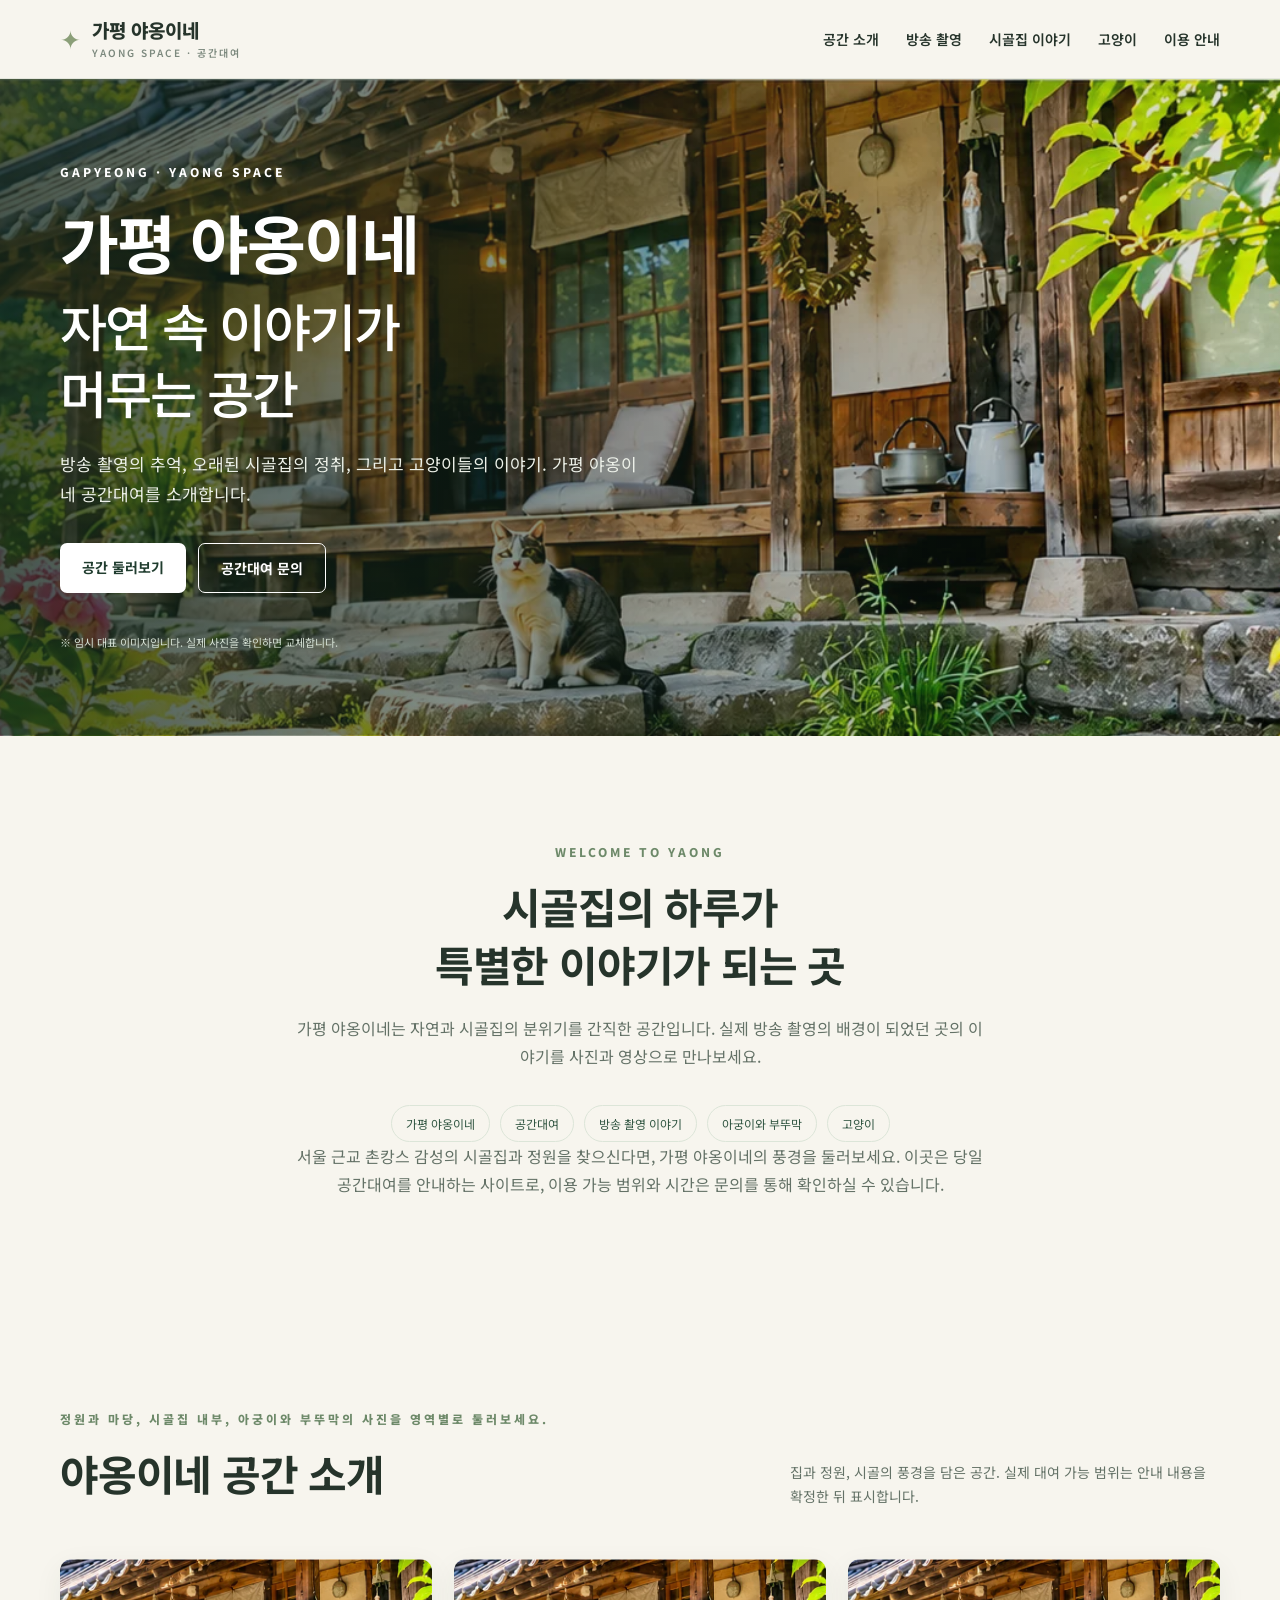
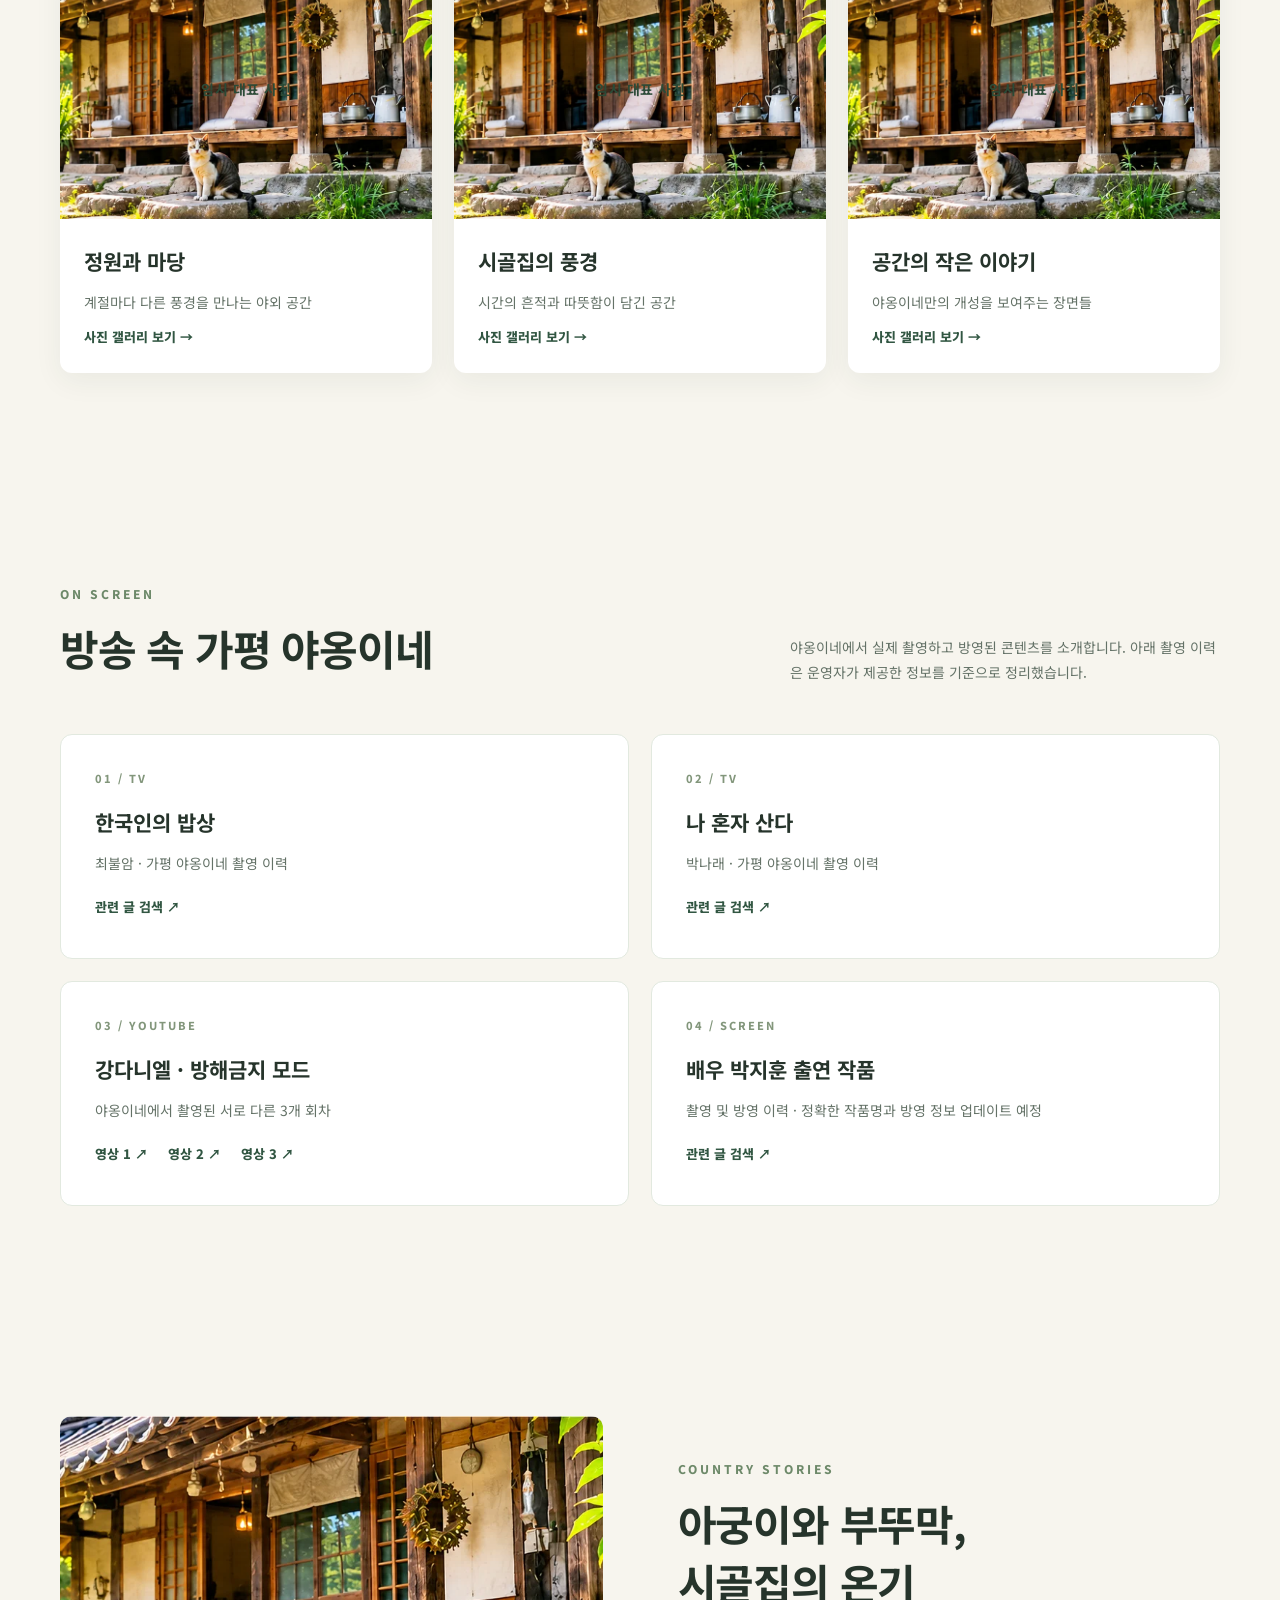
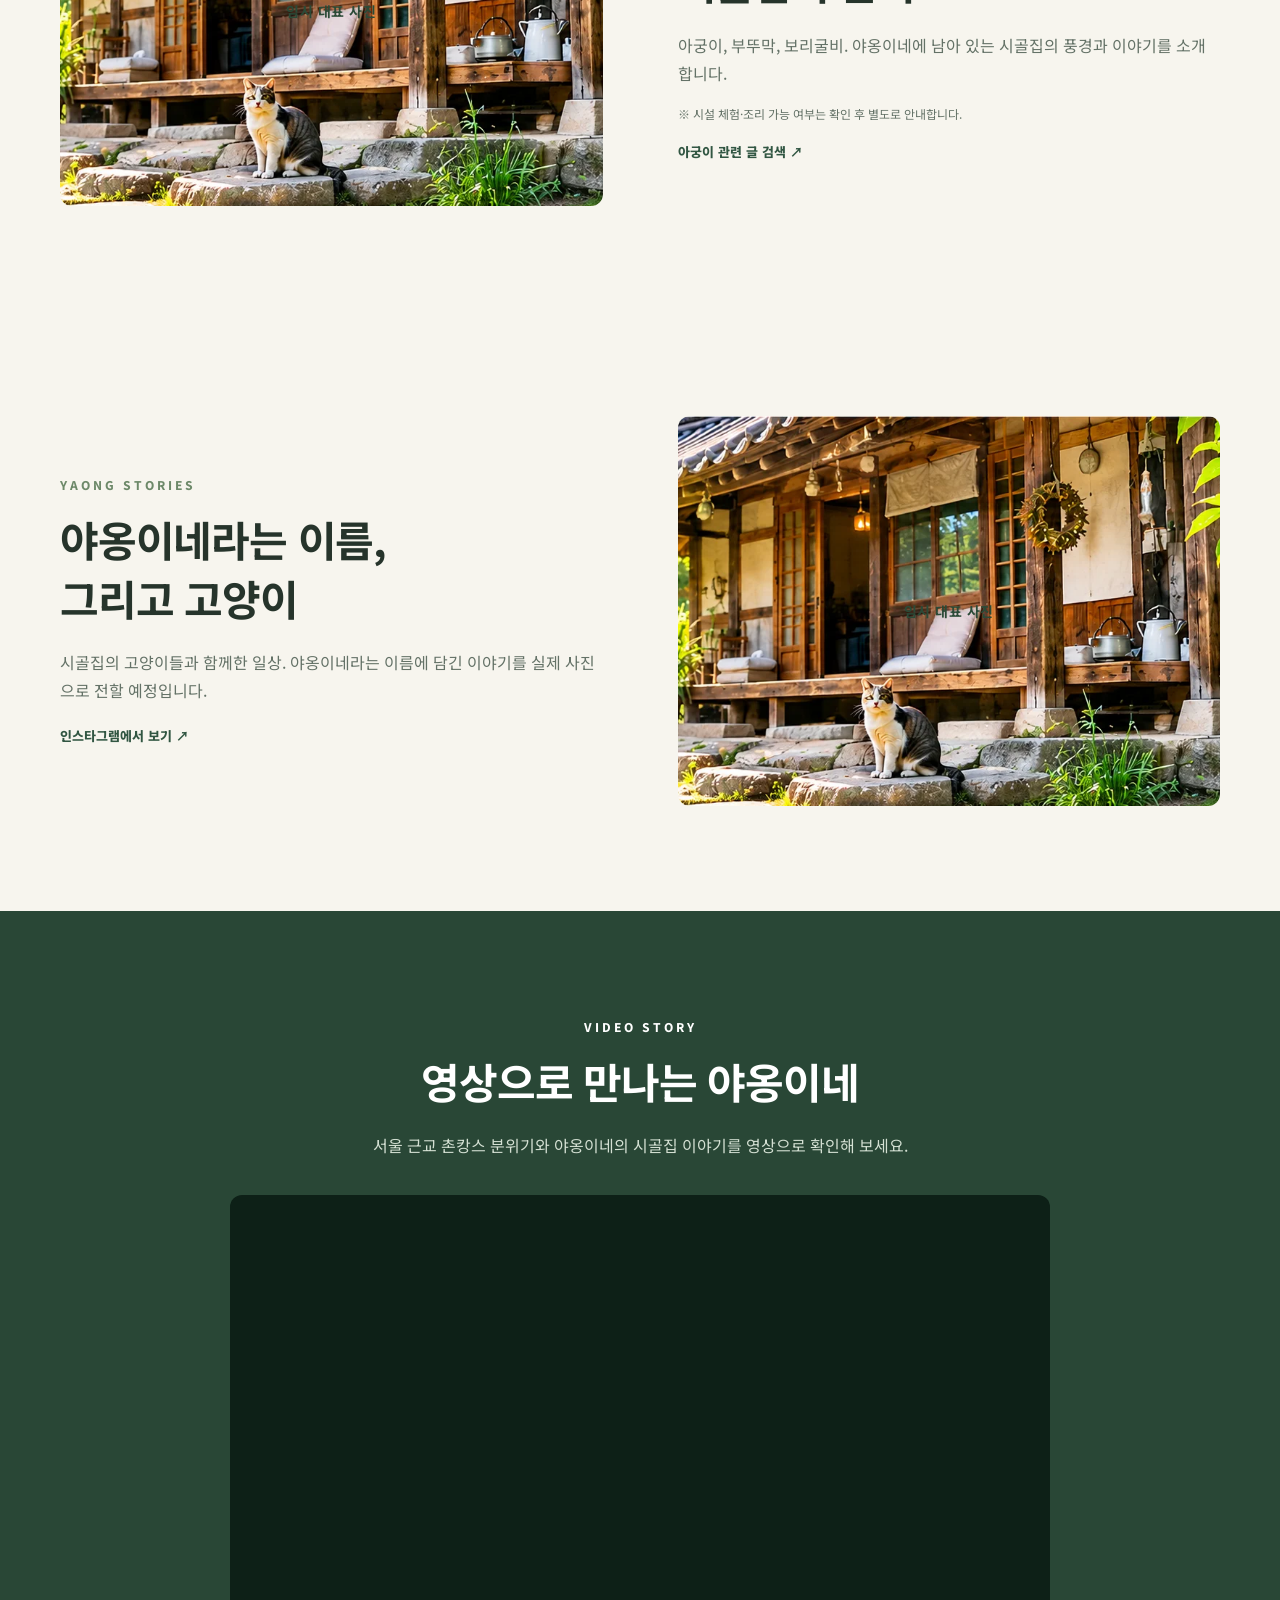
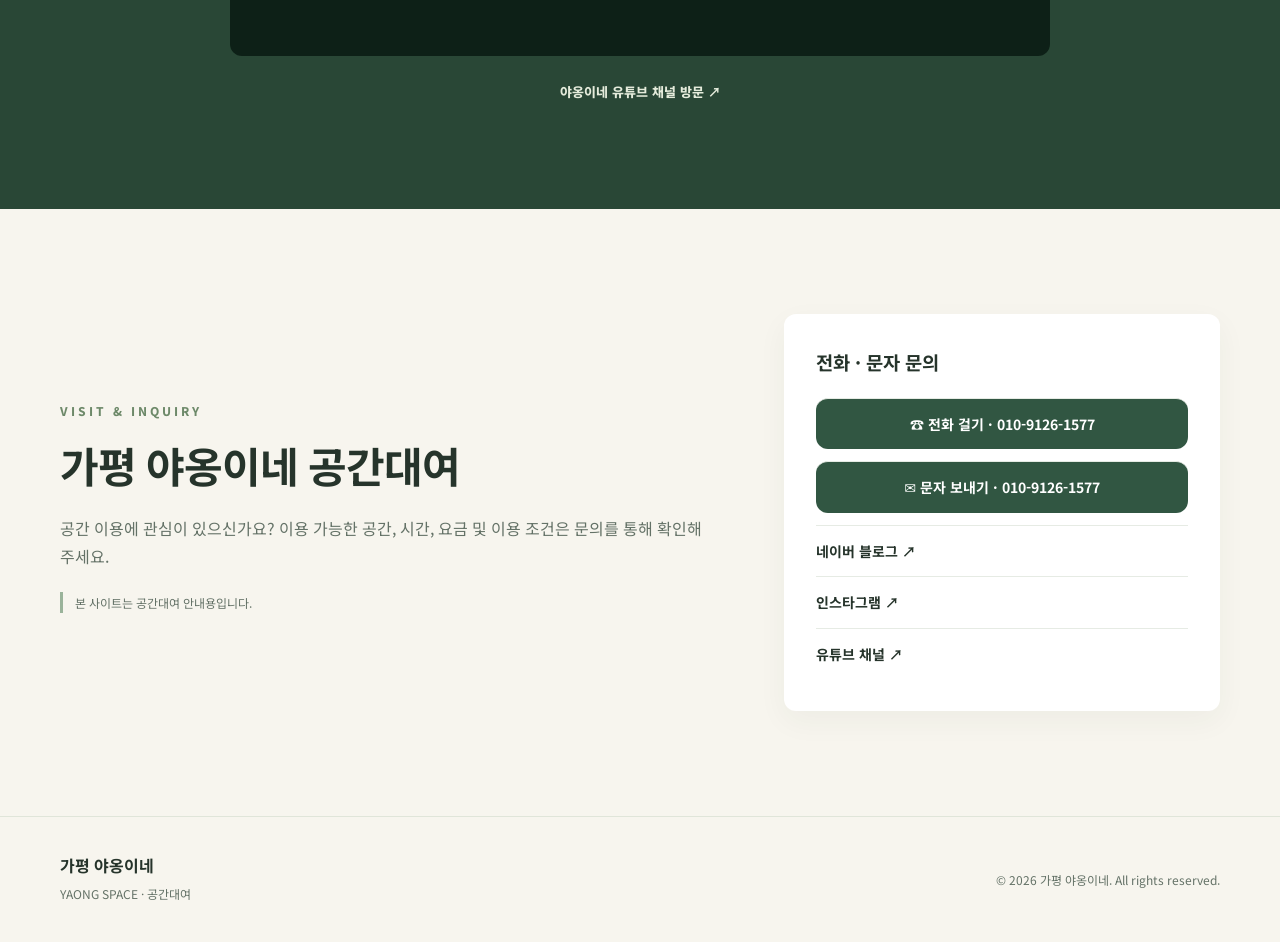
==== index.html @ 59ee2aa8 "Add files via upload" ====
<!DOCTYPE html>
<html lang="ko">
 <head>
  <meta charset="utf-8"/>
  <meta content="width=device-width, initial-scale=1" name="viewport"/>
  <meta content="#315642" name="theme-color"/>
  <meta content="가평 야옹이네는 서울 근교 촌캉스 분위기를 느낄 수 있는 가평의 당일 공간대여 안내 사이트입니다. 정원과 시골집, 아궁이, 고양이 이야기와 방송 촬영 콘텐츠를 만나보세요." name="description"/>
  <meta content="website" property="og:type"/>
  <meta content="가평 야옹이네 공간대여 | 서울 근교 촌캉스 감성의 시골집" property="og:title"/>
  <meta content="가평 야옹이네는 서울 근교 촌캉스 분위기를 느낄 수 있는 가평의 당일 공간대여 안내 사이트입니다. 정원과 시골집, 아궁이, 고양이 이야기와 방송 촬영 콘텐츠를 만나보세요." property="og:description"/>
  <meta content="https://mariya1234ko.github.io/gapyeong-yaong-space/" property="og:url"/>
  <link href="https://mariya1234ko.github.io/gapyeong-yaong-space/" rel="canonical"/>
  <link href="assets/style.css" rel="stylesheet"/>
  <title>
   가평 야옹이네 공간대여 | 서울 근교 촌캉스 감성의 시골집
  </title>
  <meta content="index, follow, max-image-preview:large" name="robots"/>
  <meta content="가평 야옹이네" property="og:site_name"/>
  <meta content="ko_KR" property="og:locale"/>
  <meta content="https://mariya1234ko.github.io/gapyeong-yaong-space/assets/hero-photo.webp" property="og:image"/>
  <meta content="가평 야옹이네 공간대여 홈페이지 임시 대표 이미지" property="og:image:alt"/>
  <script type="application/ld+json">
   {
  "@context": "https://schema.org",
  "@type": "Organization",
  "@id": "https://mariya1234ko.github.io/gapyeong-yaong-space/#organization",
  "name": "가평 야옹이네",
  "url": "https://mariya1234ko.github.io/gapyeong-yaong-space/",
  "telephone": "+82-10-9126-1577",
  "sameAs": [
    "https://blog.naver.com/mariya0",
    "https://www.instagram.com/yaong_stay/",
    "https://www.youtube.com/@mariya0mariya0"
  ]
}
  </script>
  <script type="application/ld+json">
   {
  "@context": "https://schema.org",
  "@type": "WebPage",
  "name": "가평 야옹이네 공간대여 | 서울 근교 촌캉스 감성의 시골집",
  "url": "https://mariya1234ko.github.io/gapyeong-yaong-space/",
  "description": "가평 야옹이네는 서울 근교 촌캉스 분위기를 느낄 수 있는 가평의 당일 공간대여 안내 사이트입니다. 정원과 시골집, 아궁이, 고양이 이야기와 방송 촬영 콘텐츠를 만나보세요.",
  "inLanguage": "ko-KR",
  "isPartOf": {
    "@type": "WebSite",
    "name": "가평 야옹이네",
    "url": "https://mariya1234ko.github.io/gapyeong-yaong-space/"
  },
  "publisher": {
    "@id": "https://mariya1234ko.github.io/gapyeong-yaong-space/#organization"
  },
  "about": [
    "가평 야옹이네",
    "가평 공간대여",
    "서울 근교 촌캉스 감성의 당일 공간대여"
  ]
}
  </script>
 </head>
 <body>
  <a class="skip" href="#main">
   본문 바로가기
  </a>
  <header class="header">
   <div class="nav wrap">
    <a class="brand" href="#top">
     <span class="brand-icon">
      ✦
     </span>
     <span>
      가평 야옹이네
      <small>
       YAONG SPACE &middot; 공간대여
      </small>
     </span>
    </a>
    <button aria-controls="links" aria-expanded="false" aria-label="메뉴 열기" class="menu" id="menu">
     ☰
    </button>
    <nav aria-label="주요 메뉴" class="links" id="links">
     <a href="space.html">
      공간 소개
     </a>
     <a href="#screen">
      방송 촬영
     </a>
     <a href="#stories">
      시골집 이야기
     </a>
     <a href="#cats">
      고양이
     </a>
     <a href="#guide">
      이용 안내
     </a>
    </nav>
   </div>
  </header>
  <main id="main">
   <section class="hero" id="top">
    <div class="wrap hero-inner">
     <p class="eyebrow">
      GAPYEONG &middot; YAONG SPACE
     </p>
     <h1>
      가평 야옹이네
      <span>
       자연 속 이야기가
       <br/>
       머무는 공간
      </span>
     </h1>
     <p class="hero-copy">
      방송 촬영의 추억, 오래된 시골집의 정취, 그리고 고양이들의 이야기. 가평 야옹이네 공간대여를 소개합니다.
     </p>
     <div class="actions">
      <a class="btn primary" href="space.html">
       공간 둘러보기
      </a>
      <a class="btn light" href="#guide">
       공간대여 문의
      </a>
     </div>
     <p class="photo-note">
      ※ 임시 대표 이미지입니다. 실제 사진을 확인하면 교체합니다.
     </p>
    </div>
   </section>
   <section class="intro wrap">
    <p class="eyebrow green">
     WELCOME TO YAONG
    </p>
    <h2>
     시골집의 하루가
     <br/>
     특별한 이야기가 되는 곳
    </h2>
    <p>
     가평 야옹이네는 자연과 시골집의 분위기를 간직한 공간입니다. 실제 방송 촬영의 배경이 되었던 곳의 이야기를 사진과 영상으로 만나보세요.
    </p>
    <div class="pill-row">
     <span>
      가평 야옹이네
     </span>
     <span>
      공간대여
     </span>
     <span>
      방송 촬영 이야기
     </span>
     <span>
      아궁이와 부뚜막
     </span>
     <span>
      고양이
     </span>
    </div>
    <p>
     서울 근교 촌캉스 감성의 시골집과 정원을 찾으신다면, 가평 야옹이네의 풍경을 둘러보세요. 이곳은 당일 공간대여를 안내하는 사이트로, 이용 가능 범위와 시간은 문의를 통해 확인하실 수 있습니다.
    </p>
   </section>
   <section class="section tint" id="space">
    <div class="wrap">
     <div class="section-head">
      <div>
       <p class="eyebrow green">
        정원과 마당, 시골집 내부, 아궁이와 부뚜막의 사진을 영역별로 둘러보세요.
       </p>
       <h2>
        야옹이네 공간 소개
       </h2>
      </div>
      <p>
       집과 정원, 시골의 풍경을 담은 공간. 실제 대여 가능 범위는 안내 내용을 확정한 뒤 표시합니다.
      </p>
     </div>
     <div class="cards three">
      <article class="tile">
       <div aria-label="가평 야옹이네 임시 대표 이미지 &mdash; 실제 사진으로 교체 예정" class="placeholder garden" role="img" style="background-image:url('assets/hero-photo.webp')">
        임시 대표 사진
       </div>
       <div class="tile-body">
        <h3>
         정원과 마당
        </h3>
        <p>
         계절마다 다른 풍경을 만나는 야외 공간
        </p>
        <a class="text-link" href="space.html">
         사진 갤러리 보기 &rarr;
        </a>
       </div>
      </article>
      <article class="tile">
       <div aria-label="가평 야옹이네 임시 대표 이미지 &mdash; 실제 사진으로 교체 예정" class="placeholder home" role="img" style="background-image:url('assets/hero-photo.webp')">
        임시 대표 사진
       </div>
       <div class="tile-body">
        <h3>
         시골집의 풍경
        </h3>
        <p>
         시간의 흔적과 따뜻함이 담긴 공간
        </p>
        <a class="text-link" href="space.html">
         사진 갤러리 보기 &rarr;
        </a>
       </div>
      </article>
      <article class="tile">
       <div aria-label="가평 야옹이네 임시 대표 이미지 &mdash; 실제 사진으로 교체 예정" class="placeholder details" role="img" style="background-image:url('assets/hero-photo.webp')">
        임시 대표 사진
       </div>
       <div class="tile-body">
        <h3>
         공간의 작은 이야기
        </h3>
        <p>
         야옹이네만의 개성을 보여주는 장면들
        </p>
        <a class="text-link" href="space.html">
         사진 갤러리 보기 &rarr;
        </a>
       </div>
      </article>
     </div>
    </div>
   </section>
   <section class="section" id="screen">
    <div class="wrap">
     <div class="section-head">
      <div>
       <p class="eyebrow green">
        ON SCREEN
       </p>
       <h2>
        방송 속 가평 야옹이네
       </h2>
      </div>
      <p>
       야옹이네에서 실제 촬영하고 방영된 콘텐츠를 소개합니다. 아래 촬영 이력은 운영자가 제공한 정보를 기준으로 정리했습니다.
      </p>
     </div>
     <div class="cards two">
      <article class="program">
       <div class="program-num">
        01 / TV
       </div>
       <h3>
        한국인의 밥상
       </h3>
       <p>
        최불암 &middot; 가평 야옹이네 촬영 이력
       </p>
       <a href="https://search.naver.com/search.naver?where=post&amp;query=site%3Ablog.naver.com/mariya0%20%ED%95%9C%EA%B5%AD%EC%9D%B8%EC%9D%98%20%EB%B0%A5%EC%83%81" rel="noopener noreferrer" target="_blank">
        관련 글 검색 &nearrow;
       </a>
      </article>
      <article class="program">
       <div class="program-num">
        02 / TV
       </div>
       <h3>
        나 혼자 산다
       </h3>
       <p>
        박나래 &middot; 가평 야옹이네 촬영 이력
       </p>
       <a href="https://search.naver.com/search.naver?where=post&amp;query=site%3Ablog.naver.com/mariya0%20%EB%82%98%20%ED%98%BC%EC%9E%90%20%EC%82%B0%EB%8B%A4" rel="noopener noreferrer" target="_blank">
        관련 글 검색 &nearrow;
       </a>
      </article>
      <article class="program">
       <div class="program-num">
        03 / YOUTUBE
       </div>
       <h3>
        강다니엘 &middot; 방해금지 모드
       </h3>
       <p>
        야옹이네에서 촬영된 서로 다른 3개 회차
       </p>
       <div class="video-links">
        <a href="https://youtu.be/GXosqZ14J9k" rel="noopener noreferrer" target="_blank">
         영상 1 &nearrow;
        </a>
        <a href="https://youtu.be/uaUjmjPMWzE" rel="noopener noreferrer" target="_blank">
         영상 2 &nearrow;
        </a>
        <a href="https://youtu.be/60UMH7Gk1Qg" rel="noopener noreferrer" target="_blank">
         영상 3 &nearrow;
        </a>
       </div>
      </article>
      <article class="program">
       <div class="program-num">
        04 / SCREEN
       </div>
       <h3>
        배우 박지훈 출연 작품
       </h3>
       <p>
        촬영 및 방영 이력 &middot; 정확한 작품명과 방영 정보 업데이트 예정
       </p>
       <a href="https://search.naver.com/search.naver?where=post&amp;query=site%3Ablog.naver.com/mariya0%20%EB%B0%B0%EC%9A%B0%20%EB%B0%95%EC%A7%80%ED%9B%88%20%EC%B6%9C%EC%97%B0%20%EC%9E%91%ED%92%88" rel="noopener noreferrer" target="_blank">
        관련 글 검색 &nearrow;
       </a>
      </article>
     </div>
    </div>
   </section>
   <section class="section tint" id="stories">
    <div class="wrap split">
     <div class="story-visual placeholder hearth" style="background-image:url('assets/hero-photo.webp')">
      임시 대표 사진
     </div>
     <div>
      <p class="eyebrow green">
       COUNTRY STORIES
      </p>
      <h2>
       아궁이와 부뚜막,
       <br/>
       시골집의 온기
      </h2>
      <p>
       아궁이, 부뚜막, 보리굴비. 야옹이네에 남아 있는 시골집의 풍경과 이야기를 소개합니다.
      </p>
      <p class="muted">
       ※ 시설 체험&middot;조리 가능 여부는 확인 후 별도로 안내합니다.
      </p>
      <a class="text-link" href="https://search.naver.com/search.naver?where=post&amp;query=site%3Ablog.naver.com/mariya0%20%EC%95%84%EA%B6%81%EC%9D%B4" rel="noopener noreferrer" target="_blank">
       아궁이 관련 글 검색 &nearrow;
      </a>
     </div>
    </div>
   </section>
   <section class="section" id="cats">
    <div class="wrap split reverse">
     <div>
      <p class="eyebrow green">
       YAONG STORIES
      </p>
      <h2>
       야옹이네라는 이름,
       <br/>
       그리고 고양이
      </h2>
      <p>
       시골집의 고양이들과 함께한 일상. 야옹이네라는 이름에 담긴 이야기를 실제 사진으로 전할 예정입니다.
      </p>
      <a class="text-link" href="https://www.instagram.com/yaong_stay/" rel="noopener noreferrer" target="_blank">
       인스타그램에서 보기 &nearrow;
      </a>
     </div>
     <div class="story-visual placeholder cat" style="background-image:url('assets/hero-photo.webp')">
      임시 대표 사진
     </div>
    </div>
   </section>
   <section class="section video-section">
    <div class="wrap">
     <p class="eyebrow">
      VIDEO STORY
     </p>
     <h2>
      영상으로 만나는 야옹이네
     </h2>
     <p>
      서울 근교 촌캉스 분위기와 야옹이네의 시골집 이야기를 영상으로 확인해 보세요.
     </p>
     <div class="video-frame">
      <iframe allow="accelerometer; autoplay; clipboard-write; encrypted-media; gyroscope; picture-in-picture; web-share" allowfullscreen="" loading="lazy" referrerpolicy="strict-origin-when-cross-origin" src="https://www.youtube-nocookie.com/embed/84kiksnxxKs" title="가평 야옹이네 관련 유튜브 영상">
      </iframe>
     </div>
     <a class="text-link on-dark" href="https://www.youtube.com/@mariya0mariya0" rel="noopener noreferrer" target="_blank">
      야옹이네 유튜브 채널 방문 &nearrow;
     </a>
    </div>
   </section>
   <section class="section tint" id="guide">
    <div class="wrap guide">
     <div>
      <p class="eyebrow green">
       VISIT &amp; INQUIRY
      </p>
      <h2>
       가평 야옹이네 공간대여
      </h2>
      <p>
       공간 이용에 관심이 있으신가요? 이용 가능한 공간, 시간, 요금 및 이용 조건은 문의를 통해 확인해 주세요.
      </p>
      <p class="notice">
       본 사이트는 공간대여 안내용입니다.
      </p>
     </div>
     <div class="contact">
      <h3>
       전화 &middot; 문자 문의
      </h3>
      <a class="contact-action" href="tel:01091261577">
       &phone; 전화 걸기 &middot; 010-9126-1577
      </a>
      <a class="contact-action" href="sms:01091261577">
       ✉ 문자 보내기 &middot; 010-9126-1577
      </a>
      <a href="https://blog.naver.com/mariya0" rel="noopener noreferrer" target="_blank">
       네이버 블로그 &nearrow;
      </a>
      <a href="https://www.instagram.com/yaong_stay/" rel="noopener noreferrer" target="_blank">
       인스타그램 &nearrow;
      </a>
      <a href="https://www.youtube.com/@mariya0mariya0" rel="noopener noreferrer" target="_blank">
       유튜브 채널 &nearrow;
      </a>
     </div>
    </div>
   </section>
  </main>
  <footer class="footer">
   <div class="wrap foot">
    <div>
     <strong>
      가평 야옹이네
     </strong>
     <p>
      YAONG SPACE &middot; 공간대여
     </p>
    </div>
    <p>
     &copy;
     <span id="year">
      2026
     </span>
     가평 야옹이네. All rights reserved.
    </p>
   </div>
  </footer>
  <script defer="" src="assets/script.js">
  </script>
 </body>
</html>
---- assets/style.css ----
@import url('https://fonts.googleapis.com/css2?family=Noto+Sans+KR:wght@400;500;600;700;800&display=swap');:root{--green:#315642;--deep:#203d2f;--cream:#f8f5ed;--sage:#e9eee6;--ink:#26342b;--muted:#647267}*{box-sizing:border-box}html{scroll-behavior:smooth;scroll-padding-top:80px}body{margin:0;color:var(--ink);font-family:'Noto Sans KR',system-ui,-apple-system,sans-serif;line-height:1.75}a{color:inherit;text-decoration:none}button{font:inherit}.wrap{width:min(1160px,calc(100% - 44px));margin:auto}.skip{position:absolute;left:-9999px;top:0;background:white;padding:10px;z-index:99}.skip:focus{left:10px}.header{position:sticky;top:0;background:rgba(255,255,255,.96);backdrop-filter:blur(14px);z-index:30;border-bottom:1px solid #e8ebe6}.nav{display:flex;align-items:center;justify-content:space-between;min-height:78px;gap:20px}.brand{display:flex;align-items:center;gap:11px;font-weight:800;font-size:19px;line-height:1.25}.brand small{display:block;color:#7c897e;font-size:10px;letter-spacing:2px;font-weight:600;margin-top:5px}.brand-icon{font-size:25px;color:#8b9f78}.links{display:flex;gap:27px;font-size:14px;font-weight:600}.links a:hover,.text-link:hover{color:#6a8d66}.menu{display:none;background:none;border:0;font-size:26px;cursor:pointer}.hero{min-height:630px;position:relative;isolation:isolate;overflow:hidden;background:linear-gradient(110deg,rgba(22,52,36,.9),rgba(35,70,46,.65)),linear-gradient(135deg,#6d886c,#bdc4a4)}.hero-inner{position:relative;z-index:2;padding:120px 0 100px;color:white}.hero h1{font-size:clamp(34px,5.3vw,68px);line-height:1.3;letter-spacing:-2px;margin:18px 0 24px}.hero h1 span{display:block;font-size:clamp(27px,4vw,52px);font-weight:500;margin-top:9px}.hero-copy{max-width:580px;font-size:17px;color:#edf1e9}.eyebrow{font-size:12px;font-weight:800;letter-spacing:3px;margin:0}.eyebrow.green{color:#6d8969}.actions{display:flex;gap:12px;margin-top:34px;flex-wrap:wrap}.btn{display:inline-block;padding:12px 22px;border-radius:7px;font-weight:700;font-size:14px}.btn.primary{background:#fff;color:var(--deep)}.btn.light{border:1px solid #fff;color:white}.photo-note{font-size:11px;color:#d5e1d5;margin-top:40px}.hero-art{position:absolute;inset:0;opacity:.4}.hill{position:absolute;border-radius:50% 50% 0 0;bottom:-150px;width:90%;height:400px;background:#173c28}.hill-one{left:-20%;transform:rotate(-6deg)}.hill-two{right:-30%;bottom:-220px;background:#8eab7b}.house{position:absolute;right:13%;bottom:120px;width:220px;height:155px;background:#e7d5b6;border-radius:5px;transform:skewY(-3deg)}.house:before{content:'';position:absolute;top:-92px;left:-25px;border-left:135px solid transparent;border-right:135px solid transparent;border-bottom:100px solid #564b3b}.house i{position:absolute;bottom:0;left:85px;width:50px;height:85px;background:#72563d}.intro{text-align:center;padding:105px 0}.intro h2,.section h2{font-size:clamp(28px,3.4vw,42px);line-height:1.4;letter-spacing:-1.2px;margin:15px 0 20px}.intro>p:not(.eyebrow){max-width:690px;margin:0 auto;color:var(--muted)}.pill-row{display:flex;gap:10px;justify-content:center;flex-wrap:wrap;margin-top:35px}.pill-row span{border:1px solid #dce5d8;border-radius:100px;padding:7px 14px;font-size:12px;color:var(--green)}.section{padding:105px 0}.tint{background:var(--cream)}.section-head{display:flex;align-items:end;justify-content:space-between;gap:30px;margin-bottom:36px}.section-head>p{max-width:430px;color:var(--muted);font-size:14px}.cards{display:grid;gap:22px}.cards.three{grid-template-columns:repeat(3,1fr)}.cards.two{grid-template-columns:repeat(2,1fr)}.tile{background:white;border-radius:12px;overflow:hidden;box-shadow:0 8px 28px #263b3010}.tile-body{padding:24px}.tile h3,.program h3{font-size:21px;margin:0 0 10px}.tile p,.program p{color:var(--muted);font-size:14px;margin:0}.placeholder{position:relative;display:flex;align-items:center;justify-content:center;text-align:center;min-height:260px;background:linear-gradient(145deg,#cad9bc,#7b9b78);color:#2b4a37;font-size:14px;font-weight:700;letter-spacing:.5px}.placeholder span{background:rgba(255,255,255,.82);padding:10px 17px;border-radius:7px}.placeholder.home{background:linear-gradient(135deg,#d6c2a6,#a3ad8e)}.placeholder.details{background:linear-gradient(135deg,#d9c8aa,#9eab91)}.placeholder.hearth{background:linear-gradient(135deg,#b58f68,#e5cda5)}.placeholder.cat{background:linear-gradient(135deg,#9caf8b,#d8ccac)}.program{border:1px solid #e2e9df;border-radius:12px;padding:34px;background:#fff;min-height:225px;display:flex;flex-direction:column;align-items:start}.program-num{font-size:11px;letter-spacing:2px;color:#82967b;font-weight:800;margin-bottom:16px}.program a,.text-link{color:var(--green);font-size:13px;font-weight:800;margin-top:20px}.video-links{display:flex;gap:20px;flex-wrap:wrap}.split{display:grid;grid-template-columns:1fr 1fr;align-items:center;gap:75px}.story-visual{min-height:390px;border-radius:12px}.split p:not(.eyebrow){color:var(--muted)}.split .muted{font-size:12px}.video-section{background:var(--deep);color:white;text-align:center}.video-section>div>p:not(.eyebrow){color:#d4e0d3}.video-frame{width:min(820px,100%);aspect-ratio:16/9;margin:36px auto 20px;border-radius:12px;overflow:hidden;background:#0d2017}.video-frame iframe{width:100%;height:100%;border:0}.on-dark{color:#e4ebdb}.guide{display:grid;grid-template-columns:1.2fr .8fr;gap:70px;align-items:center}.guide>div>p:not(.eyebrow){color:var(--muted)}.notice{font-size:12px!important;border-left:3px solid #9ab39a;padding-left:12px;margin-top:22px}.contact{background:white;border-radius:12px;padding:32px;box-shadow:0 10px 30px #283e2a0c}.contact h3{margin-top:0}.contact p{color:var(--muted);font-size:13px}.contact a{display:block;border-top:1px solid #e6ebe4;padding:13px 0;font-weight:700;font-size:14px}.footer{background:#1d3428;color:white;padding:34px 0}.foot{display:flex;justify-content:space-between;align-items:center;gap:15px}.foot p{font-size:12px;color:#b6c7b7;margin:4px 0}@media(max-width:800px){.nav{min-height:68px}.menu{display:block}.links{display:none;position:absolute;left:0;right:0;top:68px;background:white;flex-direction:column;padding:16px 24px 24px;gap:0;border-bottom:1px solid #e6ebe4;box-shadow:0 15px 22px #00000010}.links.open{display:flex}.links a{padding:11px 0}.hero{min-height:570px}.hero-inner{padding:95px 0 65px}.section,.intro{padding:70px 0}.section-head{display:block}.section-head>p{max-width:none}.split{gap:28px}.story-visual{min-height:310px}.guide{gap:28px}}@media(max-width:600px){.wrap{width:min(100% - 34px,1160px)}.hero{min-height:590px}.hero h1{letter-spacing:-1px}.hero-copy{font-size:15px}.hero-art .house{right:-10%;transform:scale(.7);bottom:90px}.cards.three,.cards.two,.split,.guide{grid-template-columns:1fr}.section,.intro{padding:60px 0}.section-head{margin-bottom:25px}.placeholder{min-height:230px}.program{min-height:unset;padding:26px}.split.reverse .story-visual{order:-1}.story-visual{min-height:280px}.foot{display:block}.pill-row{gap:7px}.pill-row span{font-size:11px}.photo-note{font-size:10px}}@media(prefers-reduced-motion:reduce){html{scroll-behavior:auto}}
.hero{background-position:center;background-size:cover}.contact-action{display:block!important;background:#315642;color:white!important;text-align:center;border-radius:12px;padding:15px 12px;margin:12px 0;font-weight:700;text-decoration:none}.tile .text-link{display:inline-block;margin-top:12px}.gallery-section{padding:48px 0;border-bottom:1px solid #e7e7df}.gallery-viewport{position:relative;display:grid;place-items:center;background:#e8ebe5;border-radius:18px;overflow:hidden;min-height:220px}.gallery-viewport img{width:100%;max-height:70vh;object-fit:contain}.gallery-controls{display:flex;align-items:center;justify-content:space-between;gap:12px;margin:12px 0}.gallery-controls button{background:#315642;color:white;border:0;border-radius:12px;padding:12px 18px;cursor:pointer}.gallery-thumbs{display:flex;gap:8px;overflow-x:auto;padding:8px 0}.gallery-thumbs button{border:2px solid transparent;border-radius:9px;padding:0;background:none;flex:0 0 78px;cursor:pointer}.gallery-thumbs button[aria-current=true]{border-color:#315642}.gallery-thumbs img{width:74px;height:60px;object-fit:cover;border-radius:6px}.gallery-empty{padding:20px;text-align:center;color:#59685f}.gallery-zoom{display:block;text-align:center;margin:8px 0;color:#315642}@media(max-width:600px){.gallery-section{padding:30px 0}.gallery-viewport img{max-height:58vh}}

/* v4: consistent warm-cream surfaces and clean hero image */
:root{--cream:#f7f5ee;--deep:#203d2f}
body{background:var(--cream)}
.header{background:rgba(247,245,238,.97);border-bottom:1px solid #e4e6dc}
.links{background-color:transparent}
.hero{
  background-image:linear-gradient(90deg,rgba(20,41,29,.78) 0%,rgba(20,41,29,.42) 52%,rgba(20,41,29,.10) 100%),url('hero-photo.webp');
  background-color:var(--cream);
  background-position:center center;
  background-size:cover;
  min-height:520px;
}
.hero-inner{padding:82px 0 72px}
.hero h1{font-size:clamp(36px,5.1vw,64px)}
.intro,.section:not(.video-section),.tint{background:var(--cream)}
.video-section{background:#294736}
.footer{background:var(--cream);color:var(--ink);border-top:1px solid #e0e5d9}
.footer .foot p{color:var(--muted)}
.placeholder{background-position:center!important;background-size:cover!important}
.placeholder.garden,.placeholder.home,.placeholder.details,.placeholder.hearth,.placeholder.cat{background-image:url('hero-photo.webp');background-position:center;background-size:cover}
@media(max-width:800px){.links.open{background:var(--cream)}}
@media(max-width:600px){.hero{min-height:500px;background-position:58% center}.hero-inner{padding:65px 0 55px}}
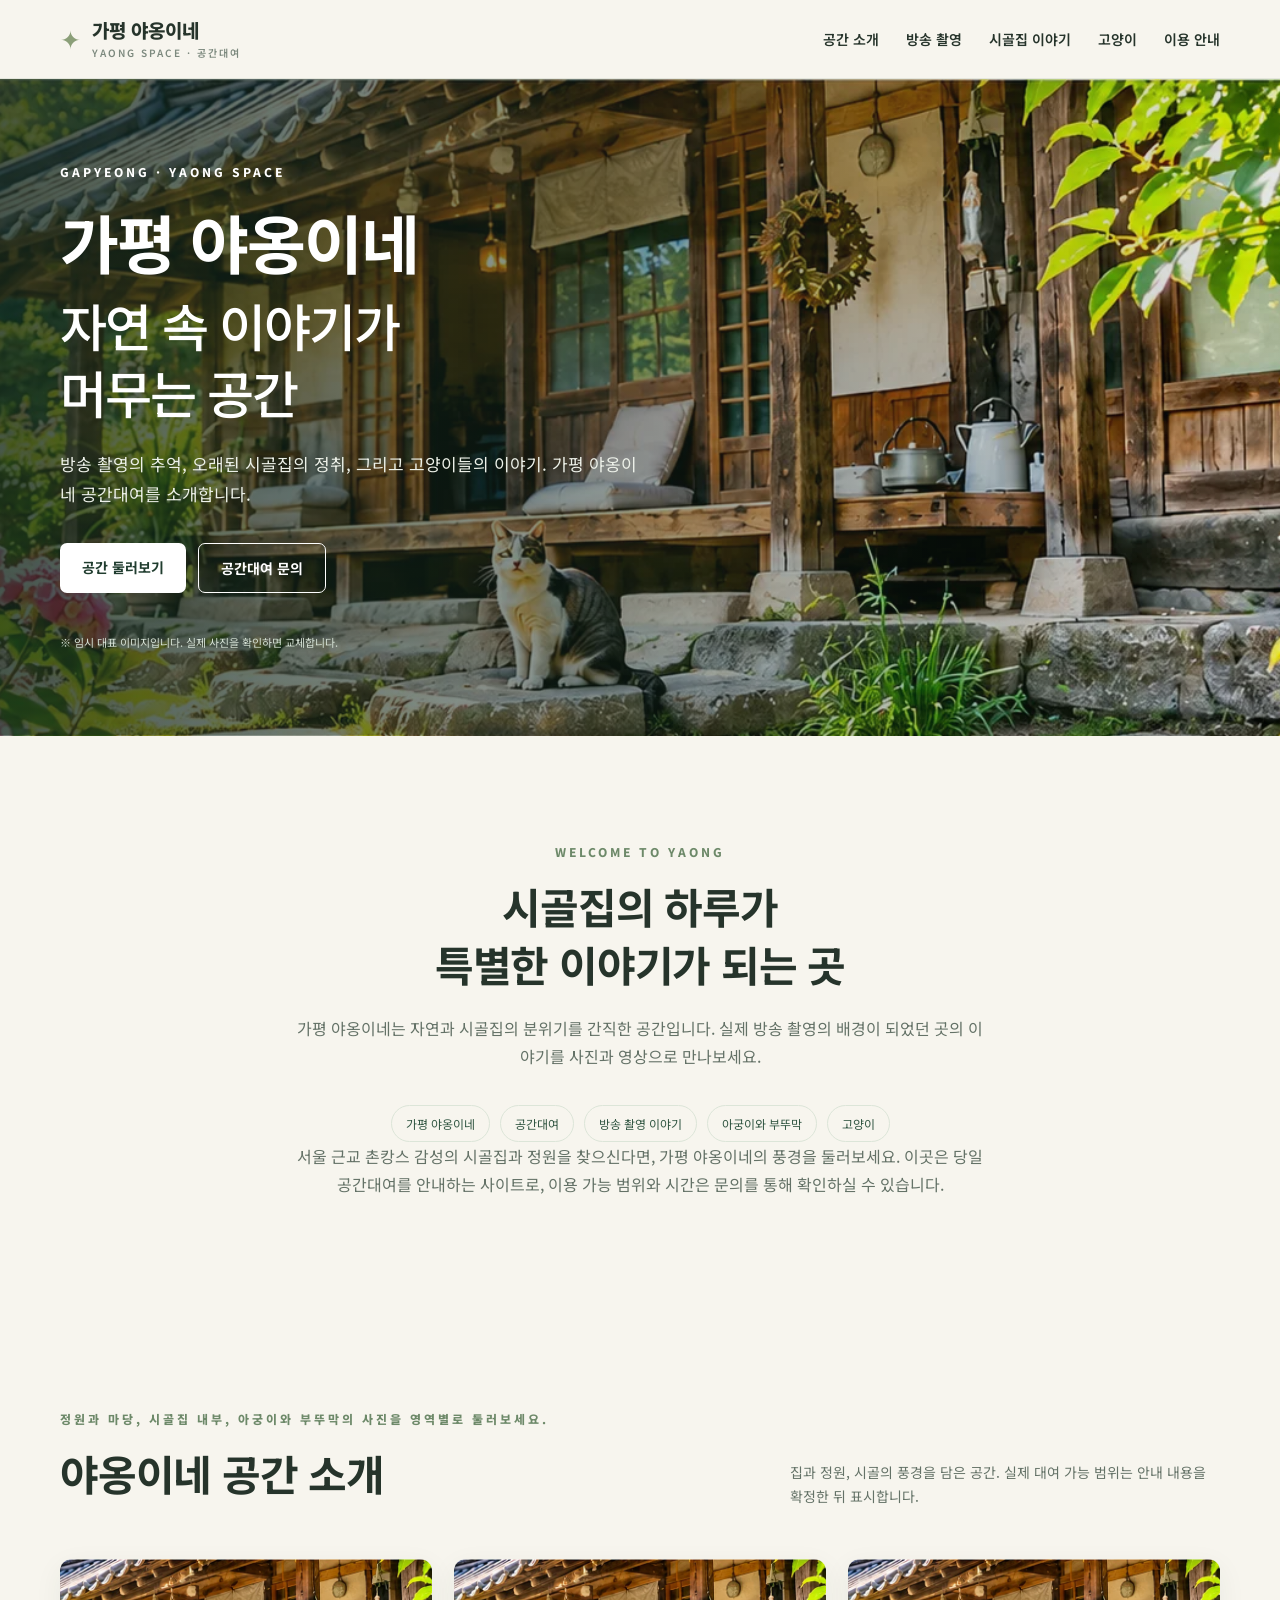
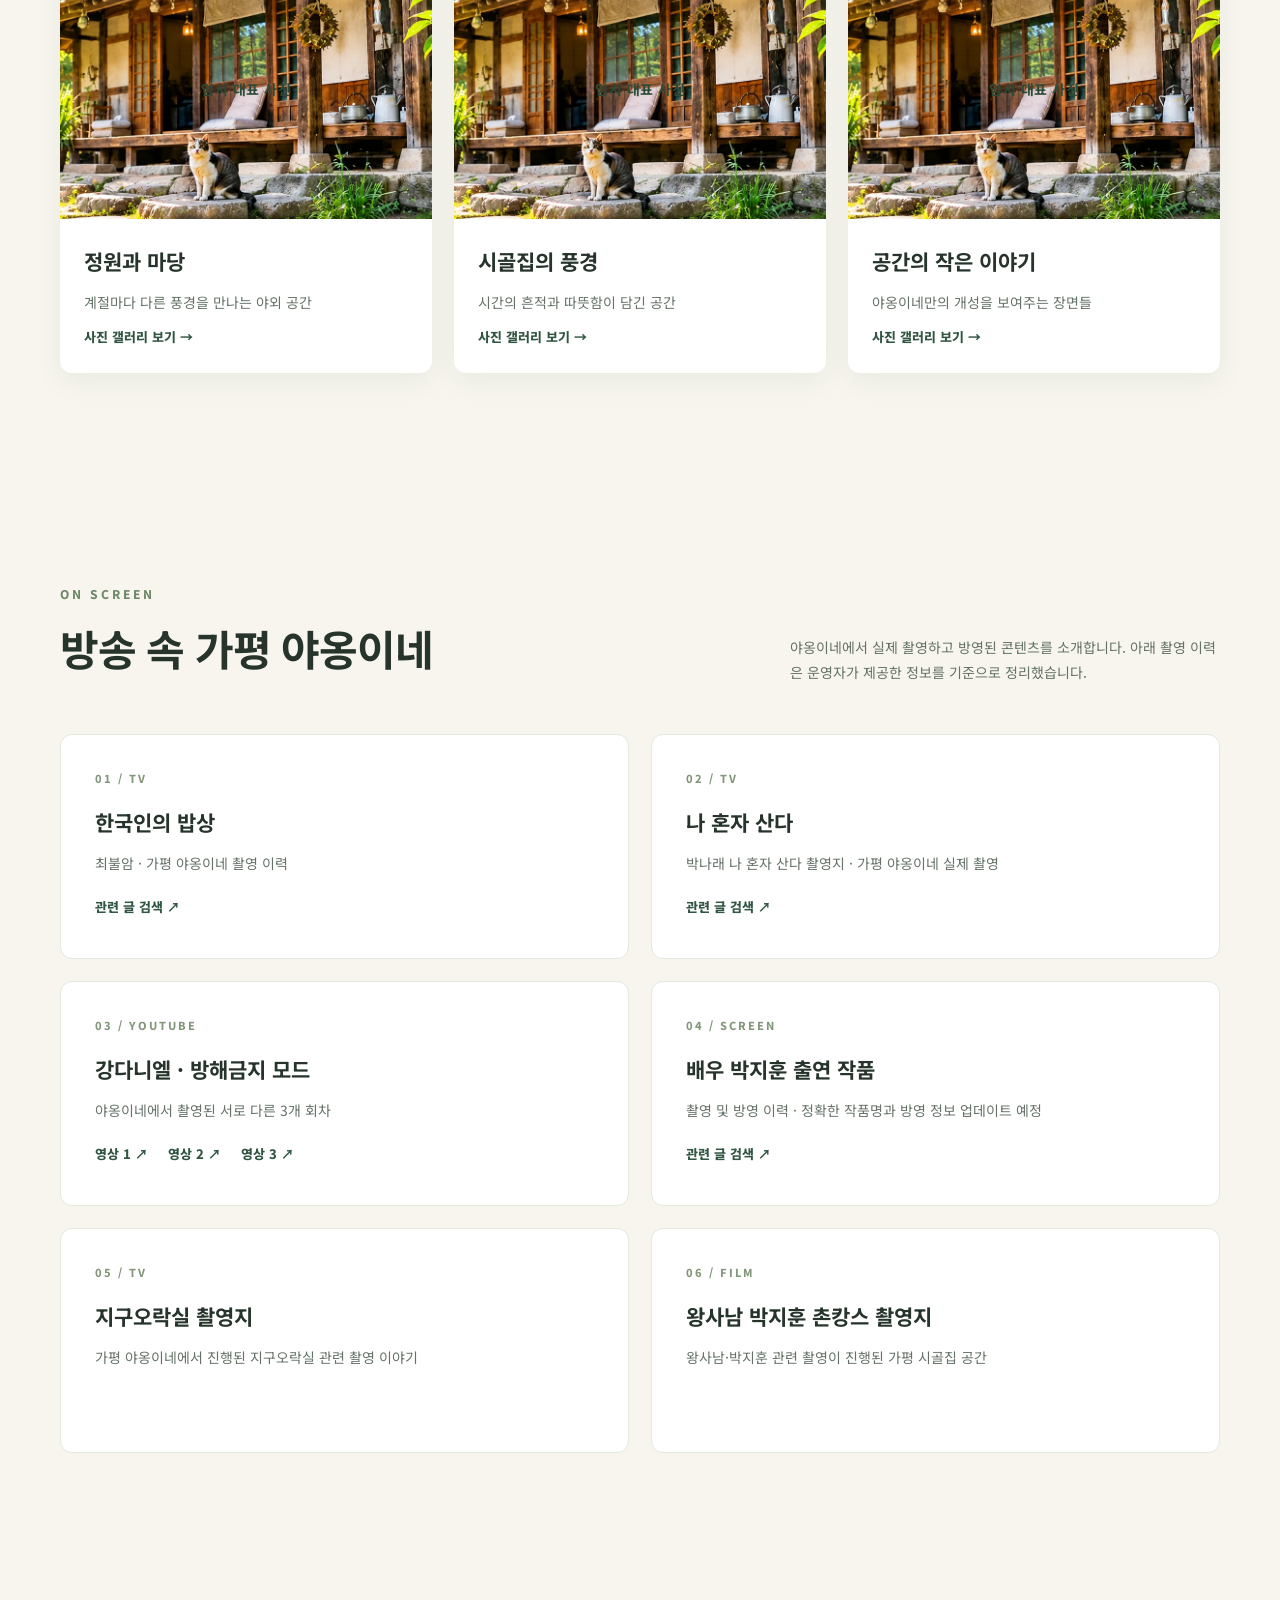
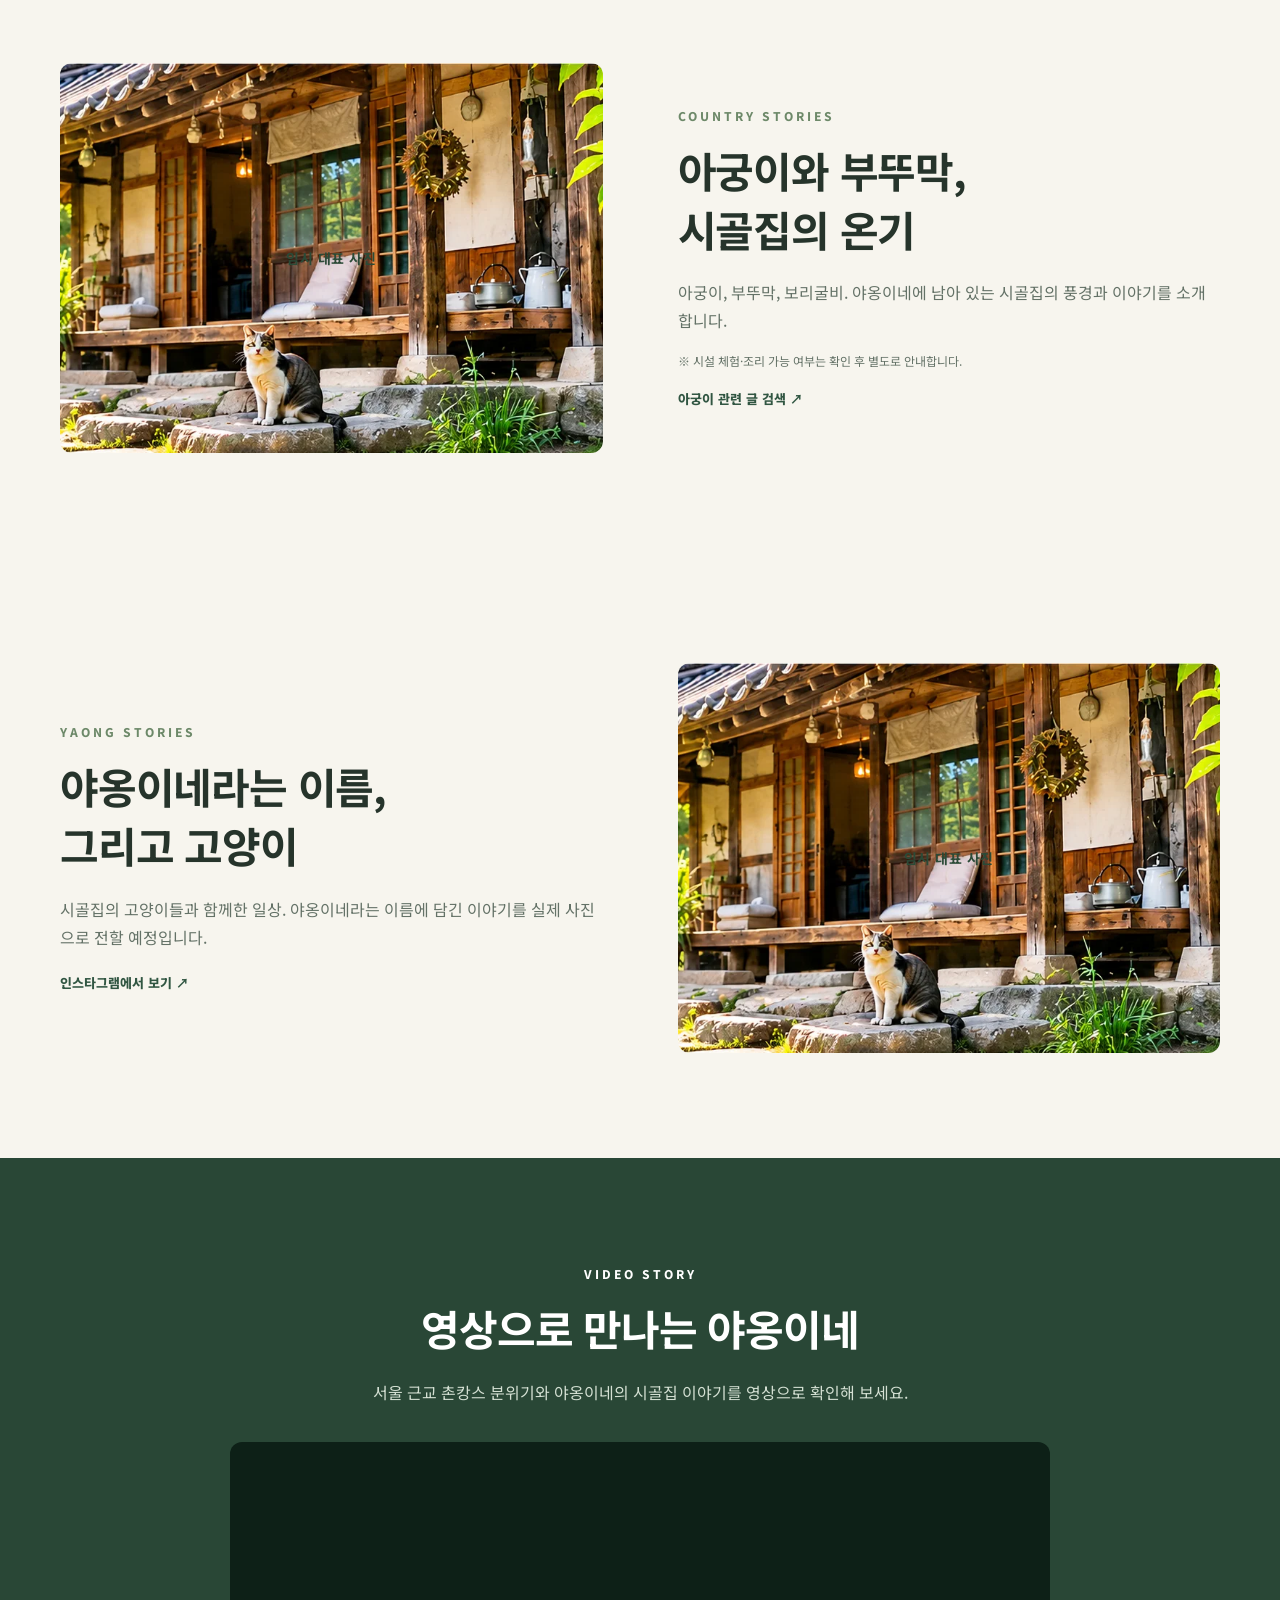
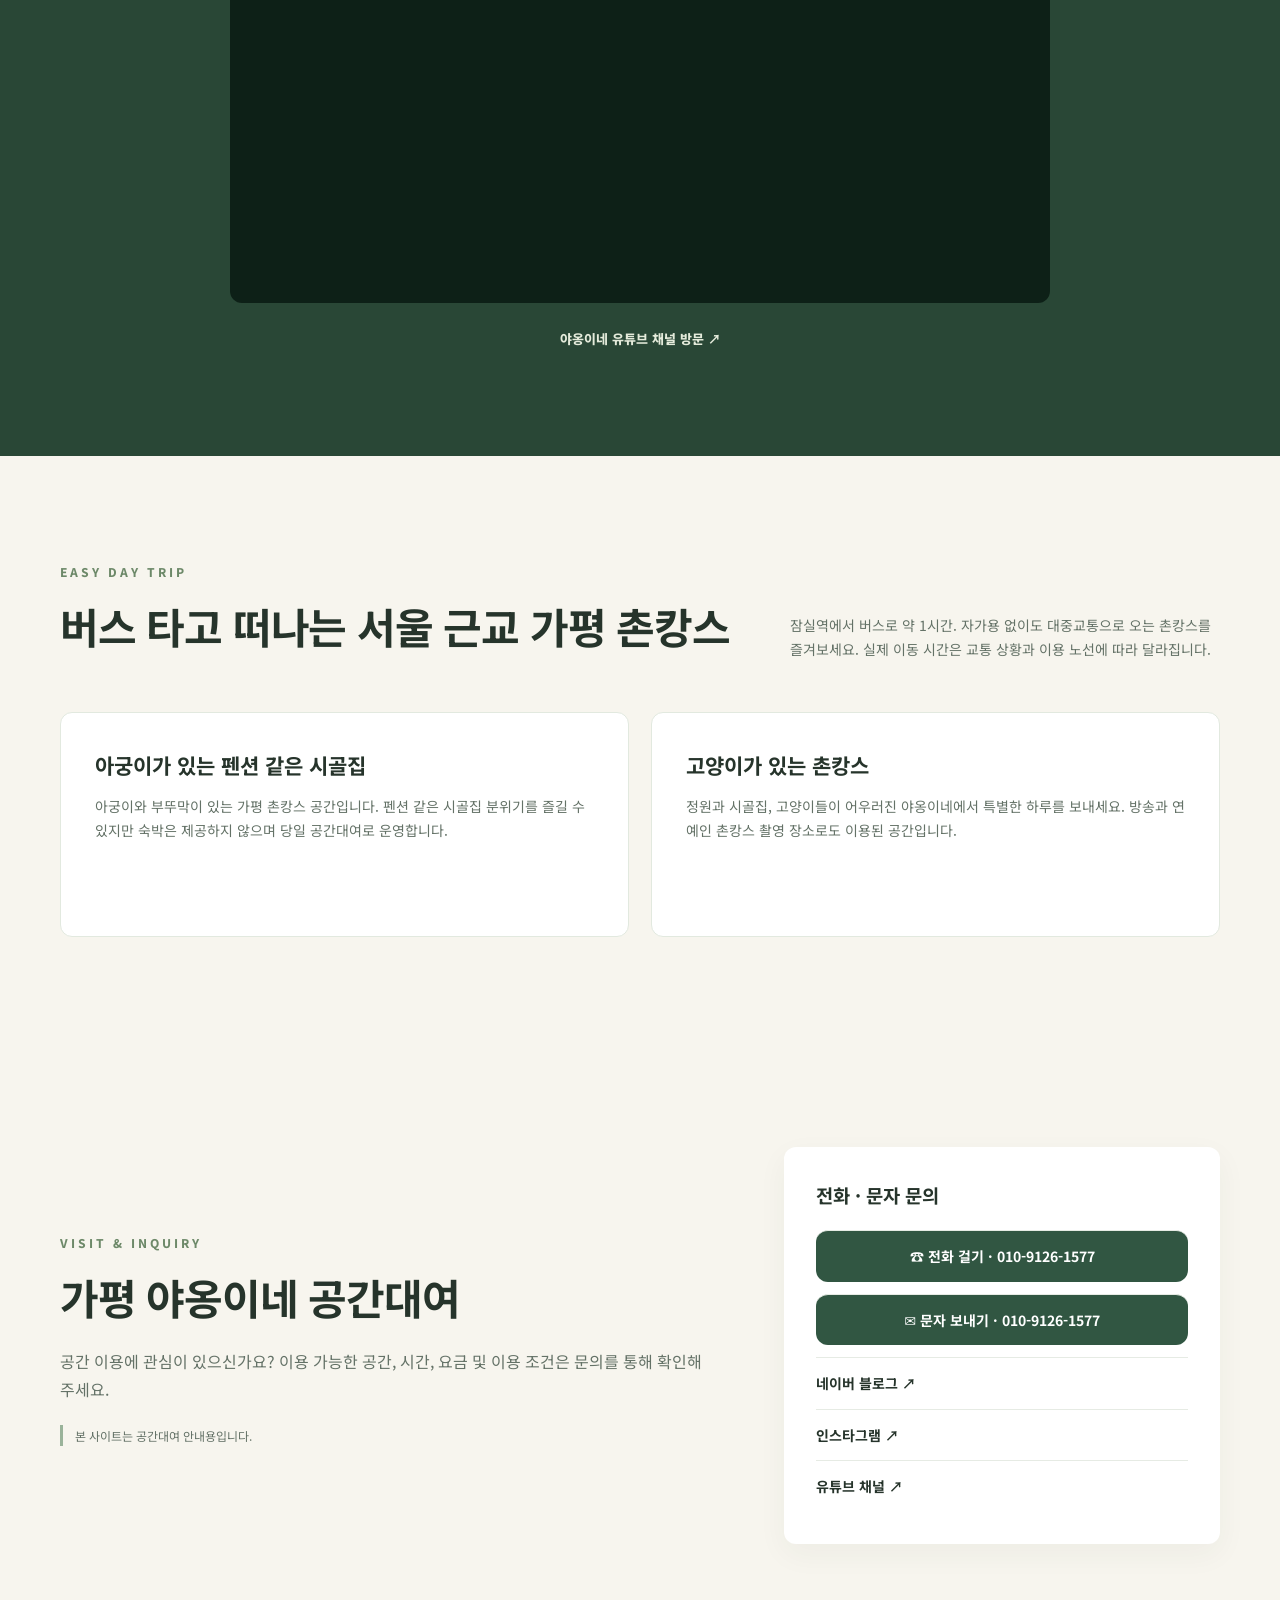
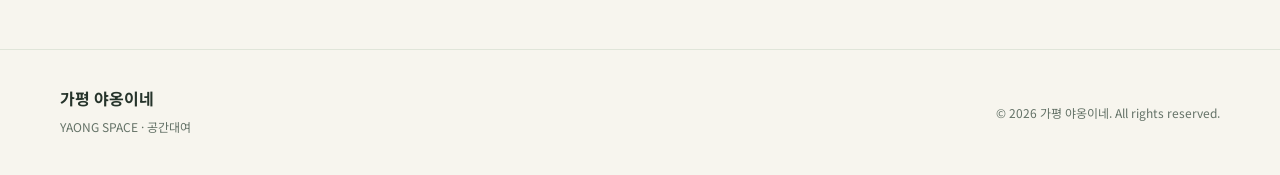
==== commit e87237c6: "Update index.html" ====
--- a/index.html
+++ b/index.html
@@ -1,25 +1,24 @@
 <!DOCTYPE html>
+
 <html lang="ko">
- <head>
-  <meta charset="utf-8"/>
-  <meta content="width=device-width, initial-scale=1" name="viewport"/>
-  <meta content="#315642" name="theme-color"/>
-  <meta content="가평 야옹이네는 서울 근교 촌캉스 분위기를 느낄 수 있는 가평의 당일 공간대여 안내 사이트입니다. 정원과 시골집, 아궁이, 고양이 이야기와 방송 촬영 콘텐츠를 만나보세요." name="description"/>
-  <meta content="website" property="og:type"/>
-  <meta content="가평 야옹이네 공간대여 | 서울 근교 촌캉스 감성의 시골집" property="og:title"/>
-  <meta content="가평 야옹이네는 서울 근교 촌캉스 분위기를 느낄 수 있는 가평의 당일 공간대여 안내 사이트입니다. 정원과 시골집, 아궁이, 고양이 이야기와 방송 촬영 콘텐츠를 만나보세요." property="og:description"/>
-  <meta content="https://mariya1234ko.github.io/gapyeong-yaong-space/" property="og:url"/>
-  <link href="https://mariya1234ko.github.io/gapyeong-yaong-space/" rel="canonical"/>
-  <link href="assets/style.css" rel="stylesheet"/>
-  <title>
-   가평 야옹이네 공간대여 | 서울 근교 촌캉스 감성의 시골집
-  </title>
-  <meta content="index, follow, max-image-preview:large" name="robots"/>
-  <meta content="가평 야옹이네" property="og:site_name"/>
-  <meta content="ko_KR" property="og:locale"/>
-  <meta content="https://mariya1234ko.github.io/gapyeong-yaong-space/assets/hero-photo.webp" property="og:image"/>
-  <meta content="가평 야옹이네 공간대여 홈페이지 임시 대표 이미지" property="og:image:alt"/>
-  <script type="application/ld+json">
+<head>
+<meta charset="utf-8"/>
+<meta content="width=device-width, initial-scale=1" name="viewport"/>
+<meta content="#315642" name="theme-color"/>
+<meta content="잠실역에서 버스로 약 1시간, 서울 근교 가평 촌캉스. 아궁이와 고양이가 있는 당일 시골집 공간대여. 지구오락실, 박나래 나 혼자 산다, 왕사남 박지훈 관련 촬영 장소를 소개합니다." name="description"/>
+<meta content="website" property="og:type"/>
+<meta content="가평 야옹이네 | 가평 촌캉스·서울 근교 아궁이 시골집 공간대여" property="og:title"/>
+<meta content="잠실역에서 버스로 약 1시간, 서울 근교 가평 촌캉스. 아궁이와 고양이가 있는 당일 시골집 공간대여. 지구오락실, 박나래 나 혼자 산다, 왕사남 박지훈 관련 촬영 장소를 소개합니다." property="og:description"/>
+<meta content="https://mariya1234ko.github.io/gapyeong-yaong-space/" property="og:url"/>
+<link href="https://mariya1234ko.github.io/gapyeong-yaong-space/" rel="canonical"/>
+<link href="assets/style.css" rel="stylesheet"/>
+<title>가평 야옹이네 | 가평 촌캉스·서울 근교 아궁이 시골집 공간대여</title>
+<meta content="index, follow, max-image-preview:large" name="robots"/>
+<meta content="가평 야옹이네" property="og:site_name"/>
+<meta content="ko_KR" property="og:locale"/>
+<meta content="https://mariya1234ko.github.io/gapyeong-yaong-space/assets/hero-photo.webp" property="og:image"/>
+<meta content="가평 야옹이네 공간대여 홈페이지 임시 대표 이미지" property="og:image:alt"/>
+<script type="application/ld+json">
    {
   "@context": "https://schema.org",
   "@type": "Organization",
@@ -34,13 +33,12 @@
   ]
 }
   </script>
-  <script type="application/ld+json">
-   {
+<script type="application/ld+json">{
   "@context": "https://schema.org",
   "@type": "WebPage",
-  "name": "가평 야옹이네 공간대여 | 서울 근교 촌캉스 감성의 시골집",
+  "name": "가평 야옹이네 | 가평 촌캉스·서울 근교 아궁이 시골집 공간대여",
   "url": "https://mariya1234ko.github.io/gapyeong-yaong-space/",
-  "description": "가평 야옹이네는 서울 근교 촌캉스 분위기를 느낄 수 있는 가평의 당일 공간대여 안내 사이트입니다. 정원과 시골집, 아궁이, 고양이 이야기와 방송 촬영 콘텐츠를 만나보세요.",
+  "description": "잠실역에서 버스로 약 1시간, 서울 근교 가평 촌캉스. 아궁이와 고양이가 있는 당일 시골집 공간대여. 지구오락실, 박나래 나 혼자 산다, 왕사남 박지훈 관련 촬영 장소를 소개합니다.",
   "inLanguage": "ko-KR",
   "isPartOf": {
     "@type": "WebSite",
@@ -51,393 +49,395 @@
     "@id": "https://mariya1234ko.github.io/gapyeong-yaong-space/#organization"
   },
   "about": [
-    "가평 야옹이네",
-    "가평 공간대여",
-    "서울 근교 촌캉스 감성의 당일 공간대여"
+    "가평 촌캉스",
+    "서울 근교 촌캉스",
+    "고양이가 있는 촌캉스",
+    "아궁이가 있는 시골집",
+    "대중교통으로 오는 촌캉스",
+    "지구오락실 촬영지",
+    "박나래 나 혼자 산다 촬영지",
+    "왕사남 박지훈 촌캉스 촬영지"
   ]
-}
-  </script>
- </head>
- <body>
-  <a class="skip" href="#main">
+}</script>
+</head>
+<body>
+<a class="skip" href="#main">
    본문 바로가기
   </a>
-  <header class="header">
-   <div class="nav wrap">
-    <a class="brand" href="#top">
-     <span class="brand-icon">
+<header class="header">
+<div class="nav wrap">
+<a class="brand" href="#top">
+<span class="brand-icon">
       ✦
      </span>
-     <span>
+<span>
       가평 야옹이네
       <small>
-       YAONG SPACE &middot; 공간대여
+       YAONG SPACE · 공간대여
       </small>
-     </span>
-    </a>
-    <button aria-controls="links" aria-expanded="false" aria-label="메뉴 열기" class="menu" id="menu">
+</span>
+</a>
+<button aria-controls="links" aria-expanded="false" aria-label="메뉴 열기" class="menu" id="menu">
      ☰
     </button>
-    <nav aria-label="주요 메뉴" class="links" id="links">
-     <a href="space.html">
+<nav aria-label="주요 메뉴" class="links" id="links">
+<a href="space.html">
       공간 소개
      </a>
-     <a href="#screen">
+<a href="#screen">
       방송 촬영
      </a>
-     <a href="#stories">
+<a href="#stories">
       시골집 이야기
      </a>
-     <a href="#cats">
+<a href="#cats">
       고양이
      </a>
-     <a href="#guide">
+<a href="#guide">
       이용 안내
      </a>
-    </nav>
-   </div>
-  </header>
-  <main id="main">
-   <section class="hero" id="top">
-    <div class="wrap hero-inner">
-     <p class="eyebrow">
-      GAPYEONG &middot; YAONG SPACE
-     </p>
-     <h1>
+</nav>
+</div>
+</header>
+<main id="main">
+<section class="hero" id="top">
+<div class="wrap hero-inner">
+<p class="eyebrow">
+      GAPYEONG · YAONG SPACE
+     </p>
+<h1>
       가평 야옹이네
       <span>
        자연 속 이야기가
        <br/>
        머무는 공간
       </span>
-     </h1>
-     <p class="hero-copy">
+</h1>
+<p class="hero-copy">
       방송 촬영의 추억, 오래된 시골집의 정취, 그리고 고양이들의 이야기. 가평 야옹이네 공간대여를 소개합니다.
      </p>
-     <div class="actions">
-      <a class="btn primary" href="space.html">
+<div class="actions">
+<a class="btn primary" href="space.html">
        공간 둘러보기
       </a>
-      <a class="btn light" href="#guide">
+<a class="btn light" href="#guide">
        공간대여 문의
       </a>
-     </div>
-     <p class="photo-note">
+</div>
+<p class="photo-note">
       ※ 임시 대표 이미지입니다. 실제 사진을 확인하면 교체합니다.
      </p>
-    </div>
-   </section>
-   <section class="intro wrap">
-    <p class="eyebrow green">
+</div>
+</section>
+<section class="intro wrap">
+<p class="eyebrow green">
      WELCOME TO YAONG
     </p>
-    <h2>
+<h2>
      시골집의 하루가
      <br/>
      특별한 이야기가 되는 곳
     </h2>
-    <p>
+<p>
      가평 야옹이네는 자연과 시골집의 분위기를 간직한 공간입니다. 실제 방송 촬영의 배경이 되었던 곳의 이야기를 사진과 영상으로 만나보세요.
     </p>
-    <div class="pill-row">
-     <span>
+<div class="pill-row">
+<span>
       가평 야옹이네
      </span>
-     <span>
+<span>
       공간대여
      </span>
-     <span>
+<span>
       방송 촬영 이야기
      </span>
-     <span>
+<span>
       아궁이와 부뚜막
      </span>
-     <span>
+<span>
       고양이
      </span>
-    </div>
-    <p>
+</div>
+<p>
      서울 근교 촌캉스 감성의 시골집과 정원을 찾으신다면, 가평 야옹이네의 풍경을 둘러보세요. 이곳은 당일 공간대여를 안내하는 사이트로, 이용 가능 범위와 시간은 문의를 통해 확인하실 수 있습니다.
     </p>
-   </section>
-   <section class="section tint" id="space">
-    <div class="wrap">
-     <div class="section-head">
-      <div>
-       <p class="eyebrow green">
+</section>
+<section class="section tint" id="space">
+<div class="wrap">
+<div class="section-head">
+<div>
+<p class="eyebrow green">
         정원과 마당, 시골집 내부, 아궁이와 부뚜막의 사진을 영역별로 둘러보세요.
        </p>
-       <h2>
+<h2>
         야옹이네 공간 소개
        </h2>
-      </div>
-      <p>
+</div>
+<p>
        집과 정원, 시골의 풍경을 담은 공간. 실제 대여 가능 범위는 안내 내용을 확정한 뒤 표시합니다.
       </p>
-     </div>
-     <div class="cards three">
-      <article class="tile">
-       <div aria-label="가평 야옹이네 임시 대표 이미지 &mdash; 실제 사진으로 교체 예정" class="placeholder garden" role="img" style="background-image:url('assets/hero-photo.webp')">
+</div>
+<div class="cards three">
+<article class="tile">
+<div aria-label="가평 야옹이네 임시 대표 이미지 — 실제 사진으로 교체 예정" class="placeholder garden" role="img" style="background-image:url('assets/hero-photo.webp')">
         임시 대표 사진
        </div>
-       <div class="tile-body">
-        <h3>
+<div class="tile-body">
+<h3>
          정원과 마당
         </h3>
-        <p>
+<p>
          계절마다 다른 풍경을 만나는 야외 공간
         </p>
-        <a class="text-link" href="space.html">
-         사진 갤러리 보기 &rarr;
-        </a>
-       </div>
-      </article>
-      <article class="tile">
-       <div aria-label="가평 야옹이네 임시 대표 이미지 &mdash; 실제 사진으로 교체 예정" class="placeholder home" role="img" style="background-image:url('assets/hero-photo.webp')">
+<a class="text-link" href="space.html">
+         사진 갤러리 보기 →
+        </a>
+</div>
+</article>
+<article class="tile">
+<div aria-label="가평 야옹이네 임시 대표 이미지 — 실제 사진으로 교체 예정" class="placeholder home" role="img" style="background-image:url('assets/hero-photo.webp')">
         임시 대표 사진
        </div>
-       <div class="tile-body">
-        <h3>
+<div class="tile-body">
+<h3>
          시골집의 풍경
         </h3>
-        <p>
+<p>
          시간의 흔적과 따뜻함이 담긴 공간
         </p>
-        <a class="text-link" href="space.html">
-         사진 갤러리 보기 &rarr;
-        </a>
-       </div>
-      </article>
-      <article class="tile">
-       <div aria-label="가평 야옹이네 임시 대표 이미지 &mdash; 실제 사진으로 교체 예정" class="placeholder details" role="img" style="background-image:url('assets/hero-photo.webp')">
+<a class="text-link" href="space.html">
+         사진 갤러리 보기 →
+        </a>
+</div>
+</article>
+<article class="tile">
+<div aria-label="가평 야옹이네 임시 대표 이미지 — 실제 사진으로 교체 예정" class="placeholder details" role="img" style="background-image:url('assets/hero-photo.webp')">
         임시 대표 사진
        </div>
-       <div class="tile-body">
-        <h3>
+<div class="tile-body">
+<h3>
          공간의 작은 이야기
         </h3>
-        <p>
+<p>
          야옹이네만의 개성을 보여주는 장면들
         </p>
-        <a class="text-link" href="space.html">
-         사진 갤러리 보기 &rarr;
-        </a>
-       </div>
-      </article>
-     </div>
-    </div>
-   </section>
-   <section class="section" id="screen">
-    <div class="wrap">
-     <div class="section-head">
-      <div>
-       <p class="eyebrow green">
+<a class="text-link" href="space.html">
+         사진 갤러리 보기 →
+        </a>
+</div>
+</article>
+</div>
+</div>
+</section>
+<section class="section" id="screen">
+<div class="wrap">
+<div class="section-head">
+<div>
+<p class="eyebrow green">
         ON SCREEN
        </p>
-       <h2>
+<h2>
         방송 속 가평 야옹이네
        </h2>
-      </div>
-      <p>
+</div>
+<p>
        야옹이네에서 실제 촬영하고 방영된 콘텐츠를 소개합니다. 아래 촬영 이력은 운영자가 제공한 정보를 기준으로 정리했습니다.
       </p>
-     </div>
-     <div class="cards two">
-      <article class="program">
-       <div class="program-num">
+</div>
+<div class="cards two">
+<article class="program">
+<div class="program-num">
         01 / TV
        </div>
-       <h3>
+<h3>
         한국인의 밥상
        </h3>
-       <p>
-        최불암 &middot; 가평 야옹이네 촬영 이력
+<p>
+        최불암 · 가평 야옹이네 촬영 이력
        </p>
-       <a href="https://search.naver.com/search.naver?where=post&amp;query=site%3Ablog.naver.com/mariya0%20%ED%95%9C%EA%B5%AD%EC%9D%B8%EC%9D%98%20%EB%B0%A5%EC%83%81" rel="noopener noreferrer" target="_blank">
-        관련 글 검색 &nearrow;
+<a href="https://search.naver.com/search.naver?where=post&amp;query=site%3Ablog.naver.com/mariya0%20%ED%95%9C%EA%B5%AD%EC%9D%B8%EC%9D%98%20%EB%B0%A5%EC%83%81" rel="noopener noreferrer" target="_blank">
+        관련 글 검색 ↗
        </a>
-      </article>
-      <article class="program">
-       <div class="program-num">
+</article>
+<article class="program">
+<div class="program-num">
         02 / TV
        </div>
-       <h3>
+<h3>
         나 혼자 산다
        </h3>
-       <p>
-        박나래 &middot; 가평 야옹이네 촬영 이력
-       </p>
-       <a href="https://search.naver.com/search.naver?where=post&amp;query=site%3Ablog.naver.com/mariya0%20%EB%82%98%20%ED%98%BC%EC%9E%90%20%EC%82%B0%EB%8B%A4" rel="noopener noreferrer" target="_blank">
-        관련 글 검색 &nearrow;
+<p>박나래 나 혼자 산다 촬영지 · 가평 야옹이네 실제 촬영</p>
+<a href="https://search.naver.com/search.naver?where=post&amp;query=site%3Ablog.naver.com/mariya0%20%EB%82%98%20%ED%98%BC%EC%9E%90%20%EC%82%B0%EB%8B%A4" rel="noopener noreferrer" target="_blank">
+        관련 글 검색 ↗
        </a>
-      </article>
-      <article class="program">
-       <div class="program-num">
+</article>
+<article class="program">
+<div class="program-num">
         03 / YOUTUBE
        </div>
-       <h3>
-        강다니엘 &middot; 방해금지 모드
+<h3>
+        강다니엘 · 방해금지 모드
        </h3>
-       <p>
+<p>
         야옹이네에서 촬영된 서로 다른 3개 회차
        </p>
-       <div class="video-links">
-        <a href="https://youtu.be/GXosqZ14J9k" rel="noopener noreferrer" target="_blank">
-         영상 1 &nearrow;
-        </a>
-        <a href="https://youtu.be/uaUjmjPMWzE" rel="noopener noreferrer" target="_blank">
-         영상 2 &nearrow;
-        </a>
-        <a href="https://youtu.be/60UMH7Gk1Qg" rel="noopener noreferrer" target="_blank">
-         영상 3 &nearrow;
-        </a>
-       </div>
-      </article>
-      <article class="program">
-       <div class="program-num">
+<div class="video-links">
+<a href="https://youtu.be/GXosqZ14J9k" rel="noopener noreferrer" target="_blank">
+         영상 1 ↗
+        </a>
+<a href="https://youtu.be/uaUjmjPMWzE" rel="noopener noreferrer" target="_blank">
+         영상 2 ↗
+        </a>
+<a href="https://youtu.be/60UMH7Gk1Qg" rel="noopener noreferrer" target="_blank">
+         영상 3 ↗
+        </a>
+</div>
+</article>
+<article class="program">
+<div class="program-num">
         04 / SCREEN
        </div>
-       <h3>
+<h3>
         배우 박지훈 출연 작품
        </h3>
-       <p>
-        촬영 및 방영 이력 &middot; 정확한 작품명과 방영 정보 업데이트 예정
+<p>
+        촬영 및 방영 이력 · 정확한 작품명과 방영 정보 업데이트 예정
        </p>
-       <a href="https://search.naver.com/search.naver?where=post&amp;query=site%3Ablog.naver.com/mariya0%20%EB%B0%B0%EC%9A%B0%20%EB%B0%95%EC%A7%80%ED%9B%88%20%EC%B6%9C%EC%97%B0%20%EC%9E%91%ED%92%88" rel="noopener noreferrer" target="_blank">
-        관련 글 검색 &nearrow;
+<a href="https://search.naver.com/search.naver?where=post&amp;query=site%3Ablog.naver.com/mariya0%20%EB%B0%B0%EC%9A%B0%20%EB%B0%95%EC%A7%80%ED%9B%88%20%EC%B6%9C%EC%97%B0%20%EC%9E%91%ED%92%88" rel="noopener noreferrer" target="_blank">
+        관련 글 검색 ↗
        </a>
-      </article>
-     </div>
-    </div>
-   </section>
-   <section class="section tint" id="stories">
-    <div class="wrap split">
-     <div class="story-visual placeholder hearth" style="background-image:url('assets/hero-photo.webp')">
+</article>
+<article class="program"><div class="program-num">05 / TV</div><h3>지구오락실 촬영지</h3><p>가평 야옹이네에서 진행된 지구오락실 관련 촬영 이야기</p></article><article class="program"><div class="program-num">06 / FILM</div><h3>왕사남 박지훈 촌캉스 촬영지</h3><p>왕사남·박지훈 관련 촬영이 진행된 가평 시골집 공간</p></article></div>
+</div>
+</section>
+<section class="section tint" id="stories">
+<div class="wrap split">
+<div class="story-visual placeholder hearth" style="background-image:url('assets/hero-photo.webp')">
       임시 대표 사진
      </div>
-     <div>
-      <p class="eyebrow green">
+<div>
+<p class="eyebrow green">
        COUNTRY STORIES
       </p>
-      <h2>
+<h2>
        아궁이와 부뚜막,
        <br/>
        시골집의 온기
       </h2>
-      <p>
+<p>
        아궁이, 부뚜막, 보리굴비. 야옹이네에 남아 있는 시골집의 풍경과 이야기를 소개합니다.
       </p>
-      <p class="muted">
-       ※ 시설 체험&middot;조리 가능 여부는 확인 후 별도로 안내합니다.
-      </p>
-      <a class="text-link" href="https://search.naver.com/search.naver?where=post&amp;query=site%3Ablog.naver.com/mariya0%20%EC%95%84%EA%B6%81%EC%9D%B4" rel="noopener noreferrer" target="_blank">
-       아궁이 관련 글 검색 &nearrow;
-      </a>
-     </div>
-    </div>
-   </section>
-   <section class="section" id="cats">
-    <div class="wrap split reverse">
-     <div>
-      <p class="eyebrow green">
+<p class="muted">
+       ※ 시설 체험·조리 가능 여부는 확인 후 별도로 안내합니다.
+      </p>
+<a class="text-link" href="https://search.naver.com/search.naver?where=post&amp;query=site%3Ablog.naver.com/mariya0%20%EC%95%84%EA%B6%81%EC%9D%B4" rel="noopener noreferrer" target="_blank">
+       아궁이 관련 글 검색 ↗
+      </a>
+</div>
+</div>
+</section>
+<section class="section" id="cats">
+<div class="wrap split reverse">
+<div>
+<p class="eyebrow green">
        YAONG STORIES
       </p>
-      <h2>
+<h2>
        야옹이네라는 이름,
        <br/>
        그리고 고양이
       </h2>
-      <p>
+<p>
        시골집의 고양이들과 함께한 일상. 야옹이네라는 이름에 담긴 이야기를 실제 사진으로 전할 예정입니다.
       </p>
-      <a class="text-link" href="https://www.instagram.com/yaong_stay/" rel="noopener noreferrer" target="_blank">
-       인스타그램에서 보기 &nearrow;
-      </a>
-     </div>
-     <div class="story-visual placeholder cat" style="background-image:url('assets/hero-photo.webp')">
+<a class="text-link" href="https://www.instagram.com/yaong_stay/" rel="noopener noreferrer" target="_blank">
+       인스타그램에서 보기 ↗
+      </a>
+</div>
+<div class="story-visual placeholder cat" style="background-image:url('assets/hero-photo.webp')">
       임시 대표 사진
      </div>
-    </div>
-   </section>
-   <section class="section video-section">
-    <div class="wrap">
-     <p class="eyebrow">
+</div>
+</section>
+<section class="section video-section">
+<div class="wrap">
+<p class="eyebrow">
       VIDEO STORY
      </p>
-     <h2>
+<h2>
       영상으로 만나는 야옹이네
      </h2>
-     <p>
+<p>
       서울 근교 촌캉스 분위기와 야옹이네의 시골집 이야기를 영상으로 확인해 보세요.
      </p>
-     <div class="video-frame">
-      <iframe allow="accelerometer; autoplay; clipboard-write; encrypted-media; gyroscope; picture-in-picture; web-share" allowfullscreen="" loading="lazy" referrerpolicy="strict-origin-when-cross-origin" src="https://www.youtube-nocookie.com/embed/84kiksnxxKs" title="가평 야옹이네 관련 유튜브 영상">
-      </iframe>
-     </div>
-     <a class="text-link on-dark" href="https://www.youtube.com/@mariya0mariya0" rel="noopener noreferrer" target="_blank">
-      야옹이네 유튜브 채널 방문 &nearrow;
-     </a>
-    </div>
-   </section>
-   <section class="section tint" id="guide">
-    <div class="wrap guide">
-     <div>
-      <p class="eyebrow green">
+<div class="video-frame">
+<iframe allow="accelerometer; autoplay; clipboard-write; encrypted-media; gyroscope; picture-in-picture; web-share" allowfullscreen="" loading="lazy" referrerpolicy="strict-origin-when-cross-origin" src="https://www.youtube-nocookie.com/embed/84kiksnxxKs" title="가평 야옹이네 관련 유튜브 영상">
+</iframe>
+</div>
+<a class="text-link on-dark" href="https://www.youtube.com/@mariya0mariya0" rel="noopener noreferrer" target="_blank">
+      야옹이네 유튜브 채널 방문 ↗
+     </a>
+</div>
+</section>
+<section class="section" id="transport"><div class="wrap"><div class="section-head"><div><p class="eyebrow green">EASY DAY TRIP</p><h2>버스 타고 떠나는 서울 근교 가평 촌캉스</h2></div><p>잠실역에서 버스로 약 1시간. 자가용 없이도 대중교통으로 오는 촌캉스를 즐겨보세요. 실제 이동 시간은 교통 상황과 이용 노선에 따라 달라집니다.</p></div><div class="cards two"><article class="program"><h3>아궁이가 있는 펜션 같은 시골집</h3><p>아궁이와 부뚜막이 있는 가평 촌캉스 공간입니다. 펜션 같은 시골집 분위기를 즐길 수 있지만 숙박은 제공하지 않으며 당일 공간대여로 운영합니다.</p></article><article class="program"><h3>고양이가 있는 촌캉스</h3><p>정원과 시골집, 고양이들이 어우러진 야옹이네에서 특별한 하루를 보내세요. 방송과 연예인 촌캉스 촬영 장소로도 이용된 공간입니다.</p></article></div></div></section><section class="section tint" id="guide">
+<div class="wrap guide">
+<div>
+<p class="eyebrow green">
        VISIT &amp; INQUIRY
       </p>
-      <h2>
+<h2>
        가평 야옹이네 공간대여
       </h2>
-      <p>
+<p>
        공간 이용에 관심이 있으신가요? 이용 가능한 공간, 시간, 요금 및 이용 조건은 문의를 통해 확인해 주세요.
       </p>
-      <p class="notice">
+<p class="notice">
        본 사이트는 공간대여 안내용입니다.
       </p>
-     </div>
-     <div class="contact">
-      <h3>
-       전화 &middot; 문자 문의
+</div>
+<div class="contact">
+<h3>
+       전화 · 문자 문의
       </h3>
-      <a class="contact-action" href="tel:01091261577">
-       &phone; 전화 걸기 &middot; 010-9126-1577
-      </a>
-      <a class="contact-action" href="sms:01091261577">
-       ✉ 문자 보내기 &middot; 010-9126-1577
-      </a>
-      <a href="https://blog.naver.com/mariya0" rel="noopener noreferrer" target="_blank">
-       네이버 블로그 &nearrow;
-      </a>
-      <a href="https://www.instagram.com/yaong_stay/" rel="noopener noreferrer" target="_blank">
-       인스타그램 &nearrow;
-      </a>
-      <a href="https://www.youtube.com/@mariya0mariya0" rel="noopener noreferrer" target="_blank">
-       유튜브 채널 &nearrow;
-      </a>
-     </div>
-    </div>
-   </section>
-  </main>
-  <footer class="footer">
-   <div class="wrap foot">
-    <div>
-     <strong>
+<a class="contact-action" href="tel:01091261577">
+       ☎ 전화 걸기 · 010-9126-1577
+      </a>
+<a class="contact-action" href="sms:01091261577">
+       ✉ 문자 보내기 · 010-9126-1577
+      </a>
+<a href="https://blog.naver.com/mariya0" rel="noopener noreferrer" target="_blank">
+       네이버 블로그 ↗
+      </a>
+<a href="https://www.instagram.com/yaong_stay/" rel="noopener noreferrer" target="_blank">
+       인스타그램 ↗
+      </a>
+<a href="https://www.youtube.com/@mariya0mariya0" rel="noopener noreferrer" target="_blank">
+       유튜브 채널 ↗
+      </a>
+</div>
+</div>
+</section>
+</main>
+<footer class="footer">
+<div class="wrap foot">
+<div>
+<strong>
       가평 야옹이네
      </strong>
-     <p>
-      YAONG SPACE &middot; 공간대여
-     </p>
-    </div>
-    <p>
-     &copy;
+<p>
+      YAONG SPACE · 공간대여
+     </p>
+</div>
+<p>
+     ©
      <span id="year">
       2026
      </span>
      가평 야옹이네. All rights reserved.
     </p>
-   </div>
-  </footer>
-  <script defer="" src="assets/script.js">
-  </script>
- </body>
+</div>
+</footer>
+<script defer="" src="assets/script.js">
+</script>
+</body>
 </html>
